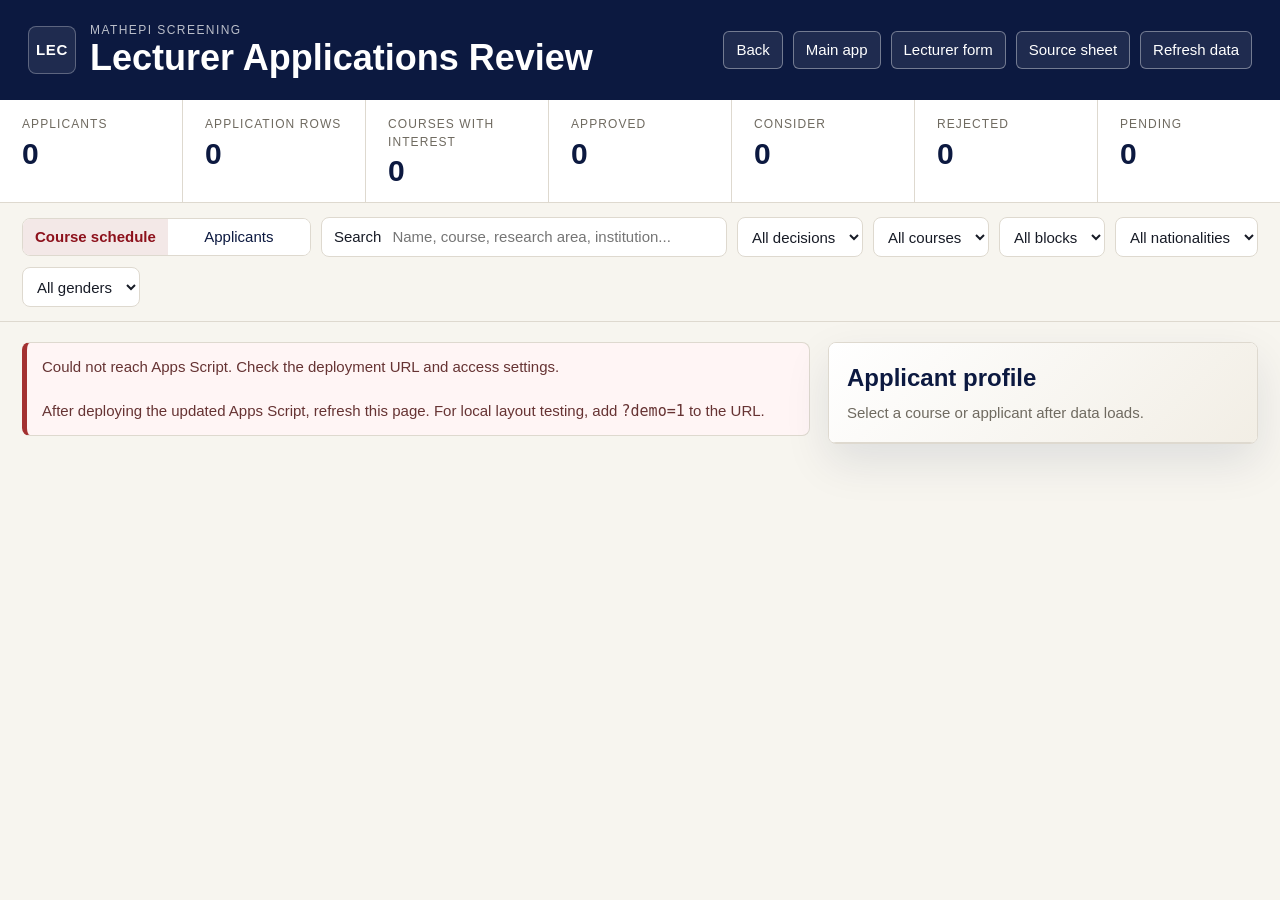
==== lecturer-reviews/index.html @ f2f62a37 "Add lecturer application review dashboard" ====
<!doctype html>
<html lang="en">
  <head>
    <meta charset="utf-8" />
    <meta name="viewport" content="width=device-width, initial-scale=1" />
    <title>Lecturer Applications Review - MathEpi</title>
    <meta name="theme-color" content="#0c1940" />
    <style>
      :root {
        --navy: #0c1940;
        --navy-soft: #172a5a;
        --maroon: #8d111c;
        --gold: #b08c3a;
        --green: #2f6b4f;
        --teal: #0f6b78;
        --paper: #f7f5ef;
        --surface: #ffffff;
        --line: #ded9cf;
        --ink: #171b26;
        --muted: #6f6a60;
        --soft: #ece7dc;
        --danger: #a33131;
        --shadow: 0 18px 45px rgba(12, 25, 64, 0.1);
      }

      * {
        box-sizing: border-box;
      }

      body {
        margin: 0;
        background: var(--paper);
        color: var(--ink);
        font-family: "Myriad Pro", "Segoe UI", Frutiger, "Helvetica Neue", Arial, sans-serif;
        font-size: 15px;
        line-height: 1.45;
      }

      button,
      input,
      select,
      textarea {
        font: inherit;
      }

      button,
      a.button {
        display: inline-flex;
        align-items: center;
        justify-content: center;
        gap: 7px;
        min-height: 36px;
        border: 1px solid var(--navy);
        border-radius: 6px;
        background: var(--surface);
        color: var(--navy);
        padding: 7px 12px;
        text-decoration: none;
        cursor: pointer;
      }

      button:hover,
      a.button:hover {
        background: var(--navy);
        color: #fff;
      }

      button.primary,
      a.button.primary {
        border-color: var(--maroon);
        background: var(--maroon);
        color: #fff;
      }

      button.active {
        border-color: var(--maroon);
        background: #f3e8e7;
        color: var(--maroon);
        font-weight: 700;
      }

      .shell {
        min-height: 100vh;
      }

      .masthead {
        display: grid;
        grid-template-columns: minmax(260px, 1fr) auto;
        gap: 22px;
        padding: 22px 28px;
        background: var(--navy);
        color: #fff;
      }

      .brand {
        display: flex;
        align-items: center;
        gap: 14px;
      }

      .brand-mark {
        display: grid;
        place-items: center;
        width: 48px;
        height: 48px;
        border: 1px solid rgba(255, 255, 255, 0.28);
        border-radius: 8px;
        background: rgba(255, 255, 255, 0.08);
        font-weight: 900;
        letter-spacing: 0.04em;
      }

      .brand p,
      .brand h1 {
        margin: 0;
      }

      .brand p {
        color: rgba(255, 255, 255, 0.72);
        font-size: 12px;
        letter-spacing: 0.12em;
        text-transform: uppercase;
      }

      .brand h1 {
        font-size: clamp(23px, 3vw, 36px);
        line-height: 1.08;
      }

      .masthead-actions {
        display: flex;
        flex-wrap: wrap;
        align-items: center;
        justify-content: flex-end;
        gap: 10px;
      }

      .masthead-actions a,
      .masthead-actions button {
        border-color: rgba(255, 255, 255, 0.38);
        background: rgba(255, 255, 255, 0.08);
        color: #fff;
      }

      .kpi-strip {
        display: grid;
        grid-template-columns: repeat(7, minmax(130px, 1fr));
        gap: 1px;
        border-bottom: 1px solid var(--line);
        background: var(--line);
      }

      .kpi {
        min-height: 88px;
        padding: 16px 22px;
        background: #fff;
      }

      .kpi span {
        display: block;
        color: var(--muted);
        font-size: 12px;
        letter-spacing: 0.09em;
        text-transform: uppercase;
      }

      .kpi strong {
        display: block;
        margin-top: 5px;
        color: var(--navy);
        font-size: 30px;
        line-height: 1;
      }

      .toolbar {
        position: sticky;
        top: 0;
        z-index: 10;
        display: flex;
        flex-wrap: wrap;
        gap: 10px;
        align-items: center;
        padding: 14px 22px;
        border-bottom: 1px solid var(--line);
        background: rgba(247, 245, 239, 0.96);
        backdrop-filter: blur(12px);
      }

      .search {
        flex: 1 1 280px;
        display: flex;
        align-items: center;
        gap: 9px;
        min-height: 40px;
        border: 1px solid var(--line);
        border-radius: 8px;
        background: #fff;
        padding: 0 12px;
      }

      .search input {
        width: 100%;
        border: 0;
        outline: 0;
        background: transparent;
      }

      select {
        min-height: 40px;
        border: 1px solid var(--line);
        border-radius: 8px;
        background: #fff;
        color: var(--ink);
        padding: 0 10px;
      }

      .tabs {
        display: inline-flex;
        overflow: hidden;
        border: 1px solid var(--line);
        border-radius: 8px;
        background: #fff;
      }

      .tabs button {
        border: 0;
        border-radius: 0;
        min-width: 142px;
      }

      .main {
        display: grid;
        grid-template-columns: minmax(0, 1fr) minmax(340px, 430px);
        align-items: start;
        gap: 18px;
        padding: 20px 22px 34px;
      }

      .workspace {
        min-width: 0;
      }

      .status {
        margin-bottom: 14px;
        border: 1px solid var(--line);
        border-left: 5px solid var(--gold);
        border-radius: 8px;
        background: #fffaf0;
        padding: 13px 15px;
        color: var(--muted);
      }

      .status.error {
        border-left-color: var(--danger);
        background: #fff5f5;
        color: #633;
      }

      .status.warning {
        border-left-color: var(--maroon);
        background: #fff8e9;
        color: #624610;
      }

      .view-back {
        width: fit-content;
        min-height: 32px;
        padding: 5px 10px;
        font-size: 13px;
      }

      .section-head .view-back {
        margin-bottom: 8px;
      }

      .profile-back {
        margin-bottom: 10px;
      }

      .schedule {
        display: grid;
        gap: 12px;
      }

      .block-row {
        display: grid;
        grid-template-columns: 190px minmax(0, 1fr);
        border: 1px solid var(--line);
        border-radius: 8px;
        background: #fff;
        overflow: hidden;
      }

      .block-meta {
        padding: 16px;
        background: #fbfaf7;
        border-right: 1px solid var(--line);
      }

      .block-meta strong {
        display: block;
        color: var(--navy);
        font-size: 17px;
      }

      .block-meta span {
        display: block;
        margin-top: 5px;
        color: var(--muted);
        font-size: 13px;
      }

      .course-lane {
        display: grid;
        grid-template-columns: repeat(auto-fit, minmax(220px, 1fr));
        gap: 10px;
        padding: 12px;
      }

      .course-pill {
        display: grid;
        gap: 6px;
        min-height: 108px;
        border: 1px solid var(--line);
        border-radius: 8px;
        background: #fff;
        padding: 14px;
        text-align: left;
      }

      .course-pill:hover,
      .course-pill.active {
        border-color: var(--maroon);
        background: #fff;
        color: var(--ink);
        box-shadow: 0 0 0 3px rgba(141, 17, 28, 0.08);
      }

      .course-pill > * {
        min-width: 0;
      }

      .course-pill .code {
        color: var(--maroon);
        font-weight: 800;
        letter-spacing: 0.03em;
      }

      .course-pill strong {
        color: var(--navy);
        display: -webkit-box;
        overflow: hidden;
        -webkit-line-clamp: 2;
        -webkit-box-orient: vertical;
      }

      .course-pill small {
        color: var(--muted);
        overflow: hidden;
        text-overflow: ellipsis;
        white-space: nowrap;
      }

      .course-pill:hover .code,
      .course-pill:hover strong,
      .course-pill.active .code,
      .course-pill.active strong {
        color: var(--navy);
      }

      .course-pill:hover small,
      .course-pill.active small {
        color: var(--muted);
      }

      .course-detail {
        margin-top: 16px;
        border: 1px solid var(--line);
        border-radius: 8px;
        background: #fff;
        overflow: hidden;
      }

      .section-head {
        display: flex;
        flex-wrap: wrap;
        align-items: flex-start;
        justify-content: space-between;
        gap: 12px;
        padding: 18px;
        border-bottom: 1px solid var(--line);
        background: #fbfaf7;
      }

      .section-head h2,
      .section-head p {
        margin: 0;
      }

      .section-head h2 {
        color: var(--navy);
        font-size: 22px;
      }

      .section-head p {
        margin-top: 4px;
        color: var(--muted);
      }

      .applicant-list {
        display: grid;
        gap: 1px;
        background: var(--line);
      }

      .applicant-row {
        display: grid;
        grid-template-columns: minmax(0, 1fr) minmax(180px, 260px);
        gap: 16px;
        align-items: center;
        border: 0;
        border-radius: 0;
        background: #fff;
        color: var(--ink);
        padding: 16px 18px;
        text-align: left;
      }

      .applicant-row:hover,
      .applicant-row.active {
        background: #f7fbfb;
        color: var(--ink);
      }

      .applicant-row h3 {
        margin: 0 0 5px;
        color: var(--navy);
        font-size: 18px;
      }

      .applicant-row p {
        margin: 0;
        color: var(--muted);
      }

      .chips {
        display: flex;
        flex-wrap: wrap;
        gap: 6px;
        margin-top: 9px;
      }

      .chip,
      .badge {
        display: inline-flex;
        align-items: center;
        min-height: 24px;
        border-radius: 999px;
        padding: 4px 9px;
        font-size: 12px;
        line-height: 1.2;
      }

      .chip {
        background: var(--soft);
        color: var(--muted);
      }

      .chip.green,
      .badge.green {
        background: #e6f2ec;
        color: var(--green);
      }

      .chip.blue,
      .badge.blue {
        background: #e9eefb;
        color: var(--navy-soft);
      }

      .chip.gold,
      .badge.gold {
        background: #fbf2df;
        color: #7b5615;
      }

      .chip.maroon,
      .badge.maroon {
        background: #f6e8e9;
        color: var(--maroon);
      }

      .count-pill {
        display: grid;
        place-items: center;
        min-width: 48px;
        min-height: 48px;
        border-radius: 8px;
        background: var(--navy);
        color: #fff;
        font-size: 19px;
        font-weight: 800;
      }

      .applicant-grid {
        display: grid;
        grid-template-columns: 1fr;
        gap: 10px;
      }

      .applicant-tile,
      .applicant-strip {
        display: grid;
        grid-template-columns: minmax(240px, 1.15fr) minmax(260px, 1fr);
        gap: 18px;
        align-items: start;
        width: 100%;
        min-height: 112px;
        border: 1px solid var(--line);
        border-radius: 8px;
        background: #fff;
        padding: 16px;
        text-align: left;
      }

      .applicant-tile:hover,
      .applicant-tile.active,
      .applicant-strip:hover,
      .applicant-strip.active {
        border-color: var(--teal);
        background: #f7fbfb;
        color: var(--ink);
        box-shadow: 0 0 0 3px rgba(15, 107, 120, 0.08);
      }

      .applicant-tile h3,
      .applicant-strip h3 {
        margin: 0 0 6px;
        color: var(--navy);
        font-size: 18px;
        line-height: 1.2;
      }

      .applicant-tile p,
      .applicant-strip p {
        margin: 0;
        color: var(--muted);
      }

      .applicant-meta {
        display: grid;
        grid-template-columns: repeat(auto-fit, minmax(118px, 1fr));
        gap: 7px;
        margin-top: 10px;
      }

      .meta-pill {
        min-width: 0;
        border: 1px solid var(--line);
        border-radius: 7px;
        background: #fbfaf7;
        padding: 7px 9px;
        color: var(--muted);
        font-size: 12px;
      }

      .meta-pill b {
        display: block;
        overflow: hidden;
        color: var(--navy);
        text-overflow: ellipsis;
        white-space: nowrap;
      }

      .course-decision-list {
        display: grid;
        gap: 8px;
        min-width: 0;
      }

      .course-decision {
        display: grid;
        grid-template-columns: minmax(0, 1fr) auto;
        gap: 8px;
        align-items: center;
        border: 1px solid var(--line);
        border-radius: 8px;
        background: #fff;
        padding: 9px 10px;
        color: var(--ink);
      }

      .course-decision strong,
      .course-decision span {
        min-width: 0;
      }

      .course-decision strong {
        display: block;
        overflow: hidden;
        color: var(--navy);
        text-overflow: ellipsis;
        white-space: nowrap;
      }

      .course-decision small {
        display: block;
        overflow: hidden;
        color: var(--muted);
        text-overflow: ellipsis;
        white-space: nowrap;
      }

      .decision-badge {
        display: inline-flex;
        align-items: center;
        justify-content: center;
        min-width: 82px;
        min-height: 26px;
        border-radius: 999px;
        padding: 4px 10px;
        font-size: 12px;
        font-weight: 800;
        line-height: 1.2;
        white-space: nowrap;
      }

      .decision-pending {
        background: #eee9dc;
        color: #605a4d;
      }

      .decision-approved {
        background: #e4f2eb;
        color: var(--green);
      }

      .decision-consider {
        background: #fbf2df;
        color: #7b5615;
      }

      .decision-rejected {
        background: #f7e4e6;
        color: var(--maroon);
      }

      .decision-panel {
        display: grid;
        gap: 10px;
        border: 1px solid var(--line);
        border-radius: 8px;
        background: #fbfaf7;
        padding: 12px;
      }

      .decision-actions {
        display: grid;
        grid-template-columns: repeat(3, minmax(0, 1fr));
        gap: 7px;
      }

      .decision-actions button {
        min-width: 0;
        min-height: 34px;
        padding: 6px 8px;
        font-size: 13px;
      }

      .decision-actions button.active {
        background: var(--navy);
        color: #fff;
      }

      .decision-panel textarea {
        width: 100%;
        min-height: 78px;
        resize: vertical;
        border: 1px solid var(--line);
        border-radius: 7px;
        background: #fff;
        padding: 9px 10px;
        color: var(--ink);
      }

      .decision-footer {
        display: flex;
        flex-wrap: wrap;
        gap: 8px;
        align-items: center;
        justify-content: space-between;
        color: var(--muted);
        font-size: 12px;
      }

      .profile-panel {
        position: sticky;
        top: 82px;
        max-height: calc(100vh - 104px);
        overflow: auto;
        border: 1px solid var(--line);
        border-radius: 8px;
        background: #fff;
        box-shadow: var(--shadow);
      }

      .profile-head {
        padding: 18px;
        border-bottom: 1px solid var(--line);
        background: linear-gradient(135deg, #fff, #f2eee5);
      }

      .profile-head h2 {
        margin: 0;
        color: var(--navy);
        font-size: 24px;
      }

      .profile-head p {
        margin: 6px 0 0;
        color: var(--muted);
      }

      .profile-body {
        display: grid;
        gap: 14px;
        padding: 16px;
      }

      .mini-grid {
        display: grid;
        grid-template-columns: repeat(2, minmax(0, 1fr));
        gap: 10px;
      }

      .mini {
        border: 1px solid var(--line);
        border-radius: 7px;
        background: #fbfaf7;
        padding: 10px;
      }

      .mini span {
        display: block;
        color: var(--muted);
        font-size: 11px;
        letter-spacing: 0.08em;
        text-transform: uppercase;
      }

      .mini strong {
        display: block;
        margin-top: 4px;
        color: var(--navy);
        overflow-wrap: anywhere;
      }

      .profile-section {
        border-top: 1px solid var(--line);
        padding-top: 14px;
      }

      .profile-section h3 {
        margin: 0 0 8px;
        color: var(--navy);
        font-size: 16px;
      }

      .application-block {
        border: 1px solid var(--line);
        border-radius: 8px;
        background: #fff;
        overflow: hidden;
      }

      .application-block + .application-block {
        margin-top: 12px;
      }

      .application-title {
        display: flex;
        justify-content: space-between;
        gap: 10px;
        padding: 12px;
        background: #fbfaf7;
        border-bottom: 1px solid var(--line);
      }

      .application-title strong {
        color: var(--maroon);
      }

      .application-content {
        display: grid;
        gap: 12px;
        padding: 12px;
      }

      .plain-list {
        display: grid;
        gap: 9px;
      }

      .plain-list div {
        border-left: 3px solid var(--gold);
        padding-left: 10px;
      }

      .plain-list b {
        display: block;
        color: var(--navy);
      }

      .plain-list span,
      .text-block {
        color: var(--muted);
        white-space: pre-wrap;
        overflow-wrap: anywhere;
      }

      .empty {
        border: 1px dashed var(--line);
        border-radius: 8px;
        padding: 24px;
        color: var(--muted);
        text-align: center;
        background: #fff;
      }

      @media (max-width: 1020px) {
        .masthead,
        .main {
          grid-template-columns: 1fr;
        }

        .profile-panel {
          position: static;
          max-height: none;
        }
      }

      @media (max-width: 720px) {
        .masthead {
          padding: 18px;
        }

        .kpi-strip {
          grid-template-columns: repeat(2, minmax(0, 1fr));
        }

        .main,
        .toolbar {
          padding-right: 14px;
          padding-left: 14px;
        }

        .block-row {
          grid-template-columns: 1fr;
        }

        .block-meta {
          border-right: 0;
          border-bottom: 1px solid var(--line);
        }

        .mini-grid {
          grid-template-columns: 1fr;
        }

        .applicant-row,
        .applicant-strip {
          grid-template-columns: 1fr;
        }

        .tabs {
          width: 100%;
        }

        .tabs button {
          flex: 1 1 0;
          min-width: 0;
        }
      }
    </style>
  </head>
  <body>
    <div class="shell">
      <header class="masthead">
        <div class="brand">
          <div class="brand-mark">LEC</div>
          <div>
            <p>MathEpi screening</p>
            <h1>Lecturer Applications Review</h1>
          </div>
        </div>
        <div class="masthead-actions">
          <button class="button" id="backButton" type="button">Back</button>
          <a class="button" href="../">Main app</a>
          <a class="button" href="../cfa/lecturer-application.html" target="_blank" rel="noopener noreferrer">Lecturer form</a>
          <a class="button" href="https://docs.google.com/spreadsheets/d/1GRzkfRBNzCY3baZP2X4JTcL3FuQAonykQ320URDFXU0/edit" target="_blank" rel="noopener noreferrer">Source sheet</a>
          <button class="primary" id="refreshButton">Refresh data</button>
        </div>
      </header>

      <section class="kpi-strip" id="kpis"></section>

      <section class="toolbar">
        <div class="tabs" role="tablist" aria-label="Review screens">
          <button id="courseTab" class="active" type="button">Course schedule</button>
          <button id="applicantTab" type="button">Applicants</button>
        </div>
        <div class="search">
          <span>Search</span>
          <input id="searchInput" type="search" placeholder="Name, course, research area, institution..." />
        </div>
        <select id="decisionFilter" aria-label="Filter by decision">
          <option value="">All decisions</option>
        </select>
        <select id="courseFilter" aria-label="Filter by course">
          <option value="">All courses</option>
        </select>
        <select id="blockFilter" aria-label="Filter by block">
          <option value="">All blocks</option>
        </select>
        <select id="nationalityFilter" aria-label="Filter by nationality">
          <option value="">All nationalities</option>
        </select>
        <select id="genderFilter" aria-label="Filter by gender">
          <option value="">All genders</option>
        </select>
      </section>

      <main class="main">
        <section class="workspace">
          <div id="message"></div>
          <div id="screen"></div>
        </section>
        <aside class="profile-panel" id="profile"></aside>
      </main>
    </div>

    <script>
      (function () {
        var PUBLIC_APPS_SCRIPT_URL = "https://script.google.com/macros/s/AKfycbyrBseE_6REWP5D4zySf-Z6j_x9nUofWvT426M_HG5FoPllMDOZEcEa-f_Of4zryTQ9/exec";
        var SOURCE_SPREADSHEET_URL = "https://docs.google.com/spreadsheets/d/1GRzkfRBNzCY3baZP2X4JTcL3FuQAonykQ320URDFXU0/edit";
        var STORAGE_KEY = "mathepi-apps-script-url";
        var state = {
          loading: true,
          error: "",
          view: "course",
          query: "",
          blockFilter: "",
          decisionFilter: "",
          courseFilter: "",
          nationalityFilter: "",
          genderFilter: "",
          selectedCourse: "",
          selectedApplicantKey: "",
          applications: [],
          courses: [],
          blocks: [],
          decisions: {},
          saving: {},
          notice: "",
          syncedAt: "",
        };

        var demoData = {
          ok: true,
          syncedAt: new Date().toISOString(),
          blocks: [
            { id: "block-1", title: "Block 1", start: "2026-10-05", end: "2026-10-23", kind: "teaching", courses: ["MES01", "MES05"] },
            { id: "block-8", title: "Block 8", start: "2027-04-05", end: "2027-04-23", kind: "teaching", courses: ["MEC08", "MEC10"] },
          ],
          courses: [
            { code: "MES05", title: "Introduction to R and Python", type: "skills", hours: 60, block: "Block 1", outcomes: "Programming and reproducible data analysis." },
            { code: "MEC10", title: "Advanced Data Science for Epidemiology", type: "specialization", hours: 60, block: "Block 8", outcomes: "AI and data science for epidemiology." },
          ],
          applications: [
            {
              application_id: "demo-1",
              submitted_at: "2026-07-23T10:47:42.366Z",
              email: "demo@example.org",
              applicant: "Demo Applicant",
              affiliation: "AIMS Rwanda",
              designation: "Lecturer",
              gender: "Female",
              nationality: "Rwanda",
              highest_qualification: "PhD",
              research_areas: "Data science, epidemiology",
              selected_course_id: "MES05",
              selected_course_title: "Introduction to R and Python",
              block: "Block 1 - 2026-10-05 - 2026-10-23",
              availability: "Available",
              course_plan_text: "Module 1: Data workflows",
              taught_similar_course: "Yes",
              teaching_records_text: "Record 1: R programming",
            },
            {
              application_id: "demo-2",
              submitted_at: "2026-07-23T10:48:00.000Z",
              email: "demo@example.org",
              applicant: "Demo Applicant",
              affiliation: "AIMS Rwanda",
              designation: "Lecturer",
              gender: "Female",
              nationality: "Rwanda",
              highest_qualification: "PhD",
              research_areas: "Data science, epidemiology",
              selected_course_id: "MEC10",
              selected_course_title: "Advanced Data Science for Epidemiology",
              block: "Block 8 - 2027-04-05 - 2027-04-23",
              availability: "Available",
              course_plan_text: "Module 1: Outbreak prediction",
              taught_similar_course: "Yes",
              teaching_records_text: "Record 1: Machine learning",
            },
          ],
          decisions: [
            {
              decision_id: "demo-1::MES05",
              application_id: "demo-1",
              email: "demo@example.org",
              applicant: "Demo Applicant",
              course_id: "MES05",
              course_title: "Introduction to R and Python",
              decision: "Consider",
              notes: "Strong fit; confirm availability.",
              updated_at: new Date().toISOString(),
            },
          ],
        };

        function $(id) {
          return document.getElementById(id);
        }

        function esc(value) {
          return String(value == null ? "" : value)
            .replace(/&/g, "&amp;")
            .replace(/</g, "&lt;")
            .replace(/>/g, "&gt;")
            .replace(/"/g, "&quot;")
            .replace(/'/g, "&#39;");
        }

        function clean(value) {
          return String(value == null ? "" : value).replace(/\s+/g, " ").trim();
        }

        function parseJson(value, fallback) {
          try {
            return value ? JSON.parse(value) : fallback;
          } catch (error) {
            return fallback;
          }
        }

        function uniq(rows) {
          return rows.filter(Boolean).filter(function (item, index, list) {
            return list.indexOf(item) === index;
          });
        }

        function dateLabel(value) {
          if (!value) return "";
          var date = new Date(value);
          if (!Number.isFinite(date.getTime())) return String(value);
          return date.toLocaleDateString(undefined, { month: "short", day: "numeric", year: "numeric" });
        }

        function apiEndpoint() {
          try {
            return (window.MATHEPI_APPS_SCRIPT_URL || localStorage.getItem(STORAGE_KEY) || PUBLIC_APPS_SCRIPT_URL || "").trim();
          } catch (error) {
            return PUBLIC_APPS_SCRIPT_URL;
          }
        }

        function jsonp(action, payload) {
          return new Promise(function (resolve, reject) {
            var endpoint = apiEndpoint();
            if (!endpoint) {
              reject(new Error("Apps Script Web App URL is not configured."));
              return;
            }
            var callback = "mathepiLecturerReview_" + Date.now() + "_" + Math.random().toString(36).slice(2);
            var script = document.createElement("script");
            var separator = endpoint.indexOf("?") >= 0 ? "&" : "?";
            var timer = setTimeout(function () {
              cleanup();
              reject(new Error("Apps Script did not respond. Redeploy the Apps Script backend, then refresh this page."));
            }, 30000);

            function cleanup() {
              clearTimeout(timer);
              delete window[callback];
              if (script.parentNode) script.parentNode.removeChild(script);
            }

            window[callback] = function (result) {
              cleanup();
              if (result && result.ok === false) reject(new Error(result.error || "Apps Script request failed."));
              else resolve(result || {});
            };

            script.onerror = function () {
              cleanup();
              reject(new Error("Could not reach Apps Script. Check the deployment URL and access settings."));
            };
            script.src = endpoint + separator + new URLSearchParams({
              action: action,
              payload: JSON.stringify(payload || {}),
              callback: callback,
              _: String(Date.now()),
            }).toString();
            document.head.appendChild(script);
          });
        }

        function loadData() {
          state.loading = true;
          state.error = "";
          state.notice = "";
          render();
          var params = new URLSearchParams(location.search);
          if (params.get("demo") === "1") {
            setTimeout(function () {
              applyData(demoData);
            }, 120);
            return;
          }
          if (params.get("mock") === "1") {
            params.delete("mock");
            var next = location.pathname + (params.toString() ? "?" + params.toString() : "") + location.hash;
            history.replaceState(null, "", next);
          }
          jsonp("listLecturerReviewData", {})
            .then(applyData)
            .catch(function (error) {
              return recoverLiveDataError(error);
            });
        }

        function recoverLiveDataError(error) {
          var message = error && error.message ? error.message : "Could not load lecturer review data.";
          if (!/Unknown action:\s*listLecturerReviewData/i.test(message)) {
            state.loading = false;
            state.error = message;
            render();
            return;
          }
          jsonp("backfillLecturerApplicationColumns", {})
            .then(function (result) {
              var updated = Number(result && result.updatedRows);
              state.loading = false;
              state.error = "The real LecturerApplications sheet is reachable" +
                (Number.isFinite(updated) ? " and " + updated + " application row(s) were checked/backfilled" : "") +
                ", but this Apps Script Web App deployment is still missing listLecturerReviewData. Redeploy apps-script/Code.gs, then refresh this page. Source spreadsheet: " + SOURCE_SPREADSHEET_URL;
              render();
            })
            .catch(function () {
              state.loading = false;
              state.error = "This page is in live mode, but the deployed Apps Script backend is missing listLecturerReviewData. Redeploy apps-script/Code.gs, then refresh this page. Source spreadsheet: " + SOURCE_SPREADSHEET_URL;
              render();
            });
        }

        function applyData(result) {
          state.decisions = {};
          (result.decisions || []).map(normalizeDecision).forEach(function (decision) {
            if (decision.id) state.decisions[decision.id] = decision;
          });
          state.courses = (result.courses || []).map(normalizeCourse).filter(function (course) { return course.code; });
          state.blocks = (result.blocks || []).map(normalizeBlock).filter(function (block) { return block.id; });
          state.applications = (result.applications || []).map(normalizeApplication).filter(function (app) {
            return app.applicationId || app.applicant || app.email || app.courseId;
          });
          enrichApplications();
          state.syncedAt = result.syncedAt || "";
          state.loading = false;
          state.error = "";
          var firstCourse = coursesWithApplications()[0] || state.courses[0];
          if (!state.selectedCourse && firstCourse) state.selectedCourse = firstCourse.code;
          var firstApplicant = applicantGroups()[0];
          if (!state.selectedApplicantKey && firstApplicant) state.selectedApplicantKey = firstApplicant.key;
          populateFilters();
          render();
        }

        function normalizeDecision(row) {
          var applicationId = clean(row.application_id || row.applicationId);
          var email = clean(row.email);
          var courseId = clean(row.course_id || row.courseId);
          var id = clean(row.decision_id || row.decisionId || decisionKeyFromParts(applicationId, email, courseId));
          return {
            id: id,
            applicationId: applicationId,
            email: email,
            applicant: clean(row.applicant),
            courseId: courseId,
            courseTitle: clean(row.course_title || row.courseTitle),
            decision: normalizeDecisionStatus(row.decision),
            notes: String(row.notes || ""),
            decidedBy: clean(row.decided_by || row.decidedBy),
            updatedAt: clean(row.updated_at || row.updatedAt),
          };
        }

        function normalizeDecisionStatus(value) {
          var text = clean(value).toLowerCase();
          if (text === "approve" || text === "approved") return "Approved";
          if (text === "reject" || text === "rejected") return "Rejected";
          if (text === "consider") return "Consider";
          return "Pending";
        }

        function decisionKeyFromParts(applicationId, email, courseId) {
          return [applicationId || email, courseId].map(function (part) {
            return clean(part).toLowerCase();
          }).join("::");
        }

        function decisionKey(app) {
          return decisionKeyFromParts(app.applicationId, app.email, app.courseId);
        }

        function defaultDecision(app) {
          return {
            id: decisionKey(app),
            applicationId: app.applicationId,
            email: app.email,
            applicant: app.applicant,
            courseId: app.courseId,
            courseTitle: app.courseTitle,
            decision: "Pending",
            notes: "",
            decidedBy: "",
            updatedAt: "",
          };
        }

        function normalizeCourse(row) {
          if (row && row.json) row = parseJson(row.json, row);
          return {
            code: clean(row.code || row.id || row.record_id),
            title: clean(row.title),
            type: clean(row.type),
            hours: clean(row.hours),
            units: clean(row.units),
            block: clean(row.block),
            software: clean(row.software),
            prerequisites: clean(row.prerequisites),
            outcomes: clean(row.outcomes),
          };
        }

        function normalizeBlock(row) {
          if (row && row.json) row = parseJson(row.json, row);
          return {
            id: clean(row.id || row.record_id),
            title: clean(row.title),
            start: clean(row.start || row.start_date),
            end: clean(row.end || row.end_date),
            kind: clean(row.kind),
            note: clean(row.note || row.notes),
            courses: Array.isArray(row.courses) ? row.courses.map(clean) : [],
          };
        }

        function parseCourseCode(value) {
          var match = String(value || "").match(/\b([A-Z]{2,4}\d{1,3})\b/);
          return match ? match[1] : "";
        }

        function parseBlockId(value) {
          var match = String(value || "").match(/Block\s*(\d+)/i);
          return match ? "block-" + match[1] : "";
        }

        function normalizeApplication(row, index) {
          var full = parseJson(row.full_application_json, {});
          var lecturer = full.lecturer || {};
          var academic = full.academic || {};
          var selection = full.selection || {};
          var courseId = clean(row.selected_course_id || selection.courseId || parseCourseCode(row.course));
          var planRows = parseJson(row.course_plan_json, []);
          var teachingRows = parseJson(row.teaching_records_json, []);
          return {
            raw: row,
            full: full,
            applicationId: clean(row.application_id || ("lec-" + (index + 1))),
            submittedAt: clean(row.submitted_at),
            email: clean(row.email || full.email),
            title: clean(row.title || lecturer.title),
            applicant: clean(row.applicant || lecturer.name || "Unnamed applicant"),
            gender: clean(row.gender || lecturer.gender),
            affiliation: clean(row.affiliation || lecturer.affiliation),
            designation: clean(row.designation || lecturer.designation),
            address: clean(row.address || lecturer.address),
            country: clean(row.country_of_residence || lecturer.countryResidence),
            nationality: clean(row.nationality || lecturer.nationality),
            phone: clean(row.phone_full || [row.dial_code, row.phone].filter(Boolean).join(" ") || lecturer.phone),
            whatsapp: clean(row.whatsapp_registered || lecturer.whatsapp),
            contactDetails: clean(row.contact_details || lecturer.coDetails),
            qualification: clean(row.highest_qualification || academic.highest),
            institution: clean(row.awarding_institution || academic.institution),
            yearAwarded: clean(row.year_awarded || academic.year),
            publications: clean(row.publication_count || academic.publicationCount),
            orcid: clean(row.orcid || academic.orcid),
            scholar: clean(row.google_scholar || academic.scholar),
            scopus: clean(row.scopus_author_id || academic.scopus),
            researchAreas: clean(row.research_areas || academic.researchAreas),
            firstHost: clean(row.first_host),
            secondHost: clean(row.second_host),
            courseId: courseId,
            courseTitle: clean(row.selected_course_title || String(row.course || "").replace(courseId, "").replace(/^\s*-\s*/, "")),
            courseText: clean(row.course),
            blockText: clean(row.block),
            blockId: parseBlockId(row.block),
            availability: clean(row.availability),
            coursePlanText: String(row.course_plan_text || ""),
            coursePlanRows: Array.isArray(planRows) ? planRows : [],
            taughtSimilar: clean(row.taught_similar_course),
            teachingRecordsText: String(row.teaching_records_text || ""),
            teachingRecords: Array.isArray(teachingRows) ? teachingRows : [],
            passportName: clean(row.passport_file_name),
            passportUrl: clean(row.passport_drive_url),
            comments: clean(row.additional_comments),
            alumni: clean(row.alumni),
            alumniCentre: clean(row.alumni_centre),
            alumniProgram: clean(row.alumni_program),
            alumniYear: clean(row.alumni_year),
            heardAbout: clean(row.heard_about_aims),
            certified: clean(row.certified_true),
            acceptedTerms: clean(row.accepted_terms),
          };
        }

        function enrichApplications() {
          state.applications.forEach(function (app) {
            var course = courseByCode(app.courseId);
            if (!app.courseTitle && course) app.courseTitle = course.title;
            var block = blockForCourse(app.courseId) || blockById(app.blockId);
            if (block) {
              app.blockId = block.id;
              app.blockTitle = block.title;
              app.blockStart = block.start;
              app.blockEnd = block.end;
            }
            app.decisionRow = state.decisions[decisionKey(app)] || defaultDecision(app);
            app.decision = app.decisionRow.decision;
            app.decisionNotes = app.decisionRow.notes;
            app.decisionUpdatedAt = app.decisionRow.updatedAt;
          });
        }

        function courseByCode(code) {
          return state.courses.find(function (course) { return course.code === code; }) || null;
        }

        function blockById(id) {
          return state.blocks.find(function (block) { return block.id === id; }) || null;
        }

        function blockForCourse(code) {
          return state.blocks.find(function (block) {
            return (block.courses || []).indexOf(code) >= 0;
          }) || null;
        }

        function applicationText(app) {
          return [
            app.applicant,
            app.email,
            app.affiliation,
            app.designation,
            app.nationality,
            app.qualification,
            app.institution,
            app.researchAreas,
            app.courseId,
            app.courseTitle,
            app.blockTitle,
            app.decision,
            app.decisionNotes,
            app.coursePlanText,
            app.teachingRecordsText,
            app.comments,
          ].join(" ").toLowerCase();
        }

        function matchesQuery(app) {
          var q = state.query.trim().toLowerCase();
          if (!q) return true;
          return applicationText(app).indexOf(q) >= 0;
        }

        function matchesBlock(app) {
          return !state.blockFilter || app.blockId === state.blockFilter;
        }

        function matchesDecision(app) {
          return !state.decisionFilter || normalizeDecisionStatus(app.decision) === state.decisionFilter;
        }

        function matchesCourse(app) {
          return !state.courseFilter || app.courseId === state.courseFilter;
        }

        function matchesNationality(app) {
          return !state.nationalityFilter || clean(app.nationality) === state.nationalityFilter;
        }

        function matchesGender(app) {
          return !state.genderFilter || clean(app.gender) === state.genderFilter;
        }

        function visibleApplications() {
          return state.applications.filter(function (app) {
            return matchesQuery(app) && matchesBlock(app) && matchesDecision(app) && matchesCourse(app) && matchesNationality(app) && matchesGender(app);
          });
        }

        function applicationsForCourse(code) {
          return visibleApplications().filter(function (app) { return app.courseId === code; });
        }

        function coursesWithApplications() {
          var ids = uniq(state.applications.map(function (app) { return app.courseId; }));
          return ids.map(courseByCode).filter(Boolean);
        }

        function applicantKey(app) {
          return (app.email || app.applicant || app.applicationId).toLowerCase().replace(/[^a-z0-9]+/g, "-");
        }

        function applicantGroups() {
          var map = {};
          visibleApplications().forEach(function (app) {
            var key = applicantKey(app);
            if (!map[key]) {
              map[key] = {
                key: key,
                applicant: app.applicant,
                email: app.email,
                affiliation: app.affiliation,
                designation: app.designation,
                gender: app.gender,
                nationality: app.nationality,
                qualification: app.qualification,
                publications: app.publications,
                researchAreas: app.researchAreas,
                applications: [],
              };
            }
            map[key].applications.push(app);
          });
          return Object.keys(map).map(function (key) {
            var group = map[key];
            group.applications.sort(function (a, b) {
              return String(a.blockStart || a.blockText).localeCompare(String(b.blockStart || b.blockText));
            });
            group.courseIds = uniq(group.applications.map(function (app) { return app.courseId; }));
            return group;
          }).sort(function (a, b) {
            return a.applicant.localeCompare(b.applicant);
          });
        }

        function selectedGroup() {
          var groups = applicantGroups();
          return groups.find(function (group) { return group.key === state.selectedApplicantKey; }) || groups[0] || null;
        }

        function selectedCourse() {
          return courseByCode(state.selectedCourse) || coursesWithApplications()[0] || state.courses[0] || null;
        }

        function countForCourse(code) {
          return state.applications.filter(function (app) { return app.courseId === code; }).length;
        }

        function multiCourseCount() {
          return applicantGroupsAll().filter(function (group) { return group.courseIds.length > 1; }).length;
        }

        function applicantGroupsAll() {
          var savedQuery = state.query;
          var savedBlock = state.blockFilter;
          state.query = "";
          state.blockFilter = "";
          var groups = applicantGroups();
          state.query = savedQuery;
          state.blockFilter = savedBlock;
          return groups;
        }

        function populateBlockFilter() {
          var select = $("blockFilter");
          var current = state.blockFilter;
          select.innerHTML = '<option value="">All blocks</option>' + state.blocks
            .filter(function (block) { return (block.courses || []).length; })
            .map(function (block) {
              return '<option value="' + esc(block.id) + '">' + esc(block.title) + " - " + esc(dateLabel(block.start)) + "</option>";
            }).join("");
          select.value = current;
        }

        function populateFilters() {
          populateBlockFilter();
          populateDecisionFilter();
          populateCourseFilter();
          populateValueFilter("nationalityFilter", "All nationalities", uniq(state.applications.map(function (app) { return clean(app.nationality); })).sort());
          populateValueFilter("genderFilter", "All genders", uniq(state.applications.map(function (app) { return clean(app.gender); })).sort());
        }

        function populateDecisionFilter() {
          var select = $("decisionFilter");
          var current = state.decisionFilter;
          select.innerHTML = '<option value="">All decisions</option>' + ["Pending", "Approved", "Consider", "Rejected"].map(function (decision) {
            return '<option value="' + esc(decision) + '">' + esc(decision) + "</option>";
          }).join("");
          select.value = current;
        }

        function populateCourseFilter() {
          var select = $("courseFilter");
          var current = state.courseFilter;
          var courses = state.courses.filter(function (course) {
            return countForCourse(course.code) > 0;
          });
          select.innerHTML = '<option value="">All courses</option>' + courses.map(function (course) {
            return '<option value="' + esc(course.code) + '">' + esc(course.code + " - " + course.title) + "</option>";
          }).join("");
          select.value = current;
        }

        function populateValueFilter(id, label, values) {
          var select = $(id);
          var current = select.value;
          select.innerHTML = '<option value="">' + esc(label) + '</option>' + values.filter(Boolean).map(function (value) {
            return '<option value="' + esc(value) + '">' + esc(value) + "</option>";
          }).join("");
          select.value = values.indexOf(current) >= 0 ? current : "";
          if (id === "nationalityFilter") state.nationalityFilter = select.value;
          if (id === "genderFilter") state.genderFilter = select.value;
        }

        function renderKpis() {
          var groups = applicantGroupsAll();
          var courseInterestCount = uniq(state.applications.map(function (app) { return app.courseId; })).length;
          var counts = decisionCounts(state.applications);
          $("kpis").innerHTML = [
            kpi("Applicants", groups.length),
            kpi("Application rows", state.applications.length),
            kpi("Courses with interest", courseInterestCount),
            kpi("Approved", counts.Approved),
            kpi("Consider", counts.Consider),
            kpi("Rejected", counts.Rejected),
            kpi("Pending", counts.Pending),
          ].join("");
        }

        function decisionCounts(applications) {
          return applications.reduce(function (counts, app) {
            var decision = normalizeDecisionStatus(app.decision);
            counts[decision] = (counts[decision] || 0) + 1;
            return counts;
          }, { Approved: 0, Consider: 0, Rejected: 0, Pending: 0 });
        }

        function kpi(label, value) {
          return '<div class="kpi"><span>' + esc(label) + '</span><strong>' + esc(value) + '</strong></div>';
        }

        function renderMessage() {
          var target = $("message");
          if (state.loading) {
            target.innerHTML = '<div class="status">Loading lecturer applications from Google Sheets...</div>';
          } else if (state.error) {
            target.innerHTML = '<div class="status error">' + esc(state.error) + '<br><br>After deploying the updated Apps Script, refresh this page. For local layout testing, add <code>?demo=1</code> to the URL.</div>';
          } else if (state.notice) {
            target.innerHTML = '<div class="status warning">' + esc(state.notice) + '</div>';
          } else {
            target.innerHTML = state.syncedAt
              ? '<div class="status">Live Sheet data loaded. Synced at ' + esc(dateLabel(state.syncedAt)) + '.</div>'
              : "";
          }
        }

        function render() {
          renderKpis();
          renderMessage();
          $("courseTab").classList.toggle("active", state.view === "course");
          $("applicantTab").classList.toggle("active", state.view === "applicant");
          $("screen").innerHTML = state.loading || state.error
            ? ""
            : state.view === "course"
              ? renderCourseScreen()
              : renderApplicantScreen();
          $("profile").innerHTML = state.loading || state.error ? renderEmptyProfile() : renderProfile();
        }

        function renderCourseScreen() {
          var blocks = state.blocks.filter(function (block) {
            if (!block.courses || !block.courses.length) return false;
            return !state.blockFilter || block.id === state.blockFilter;
          });
          var schedule = blocks.map(renderBlock).join("");
          var course = selectedCourse();
          return '<div class="schedule">' + schedule + '</div>' + renderSelectedCourse(course);
        }

        function renderBlock(block) {
          var courses = (block.courses || []).map(courseByCode).filter(Boolean).filter(function (course) {
            if (state.courseFilter && course.code !== state.courseFilter) return false;
            if (!state.query) return true;
            var apps = applicationsForCourse(course.code);
            return apps.length || [course.code, course.title, course.outcomes].join(" ").toLowerCase().indexOf(state.query.toLowerCase()) >= 0;
          });
          if (!courses.length && state.blockFilter) return "";
          return '<section class="block-row">' +
            '<div class="block-meta"><strong>' + esc(block.title) + '</strong><span>' + esc(dateLabel(block.start)) + ' to ' + esc(dateLabel(block.end)) + '</span><span>' + esc(block.note || block.kind) + '</span></div>' +
            '<div class="course-lane">' + (courses.length ? courses.map(renderCoursePill).join("") : '<div class="empty">No courses match the current filter.</div>') + '</div>' +
            '</section>';
        }

        function renderCoursePill(course) {
          var count = countForCourse(course.code);
          var isActive = selectedCourse() && selectedCourse().code === course.code;
          return '<button class="course-pill ' + (isActive ? "active" : "") + '" title="' + esc(course.code + " - " + course.title) + '" onclick=\'selectCourse(' + JSON.stringify(course.code) + ')\'>' +
            '<span class="code">' + esc(course.code) + '</span>' +
            '<strong>' + esc(course.title) + '</strong>' +
            '<small>' + esc(course.type || "course") + ' &middot; ' + esc(course.hours || "") + ' hours</small>' +
            '<span class="badge ' + (count ? "green" : "gold") + '">' + count + ' applicant' + (count === 1 ? "" : "s") + '</span>' +
            '</button>';
        }

        function renderSelectedCourse(course) {
          if (!course) return '<div class="empty">No course selected.</div>';
          var block = blockForCourse(course.code);
          var apps = applicationsForCourse(course.code);
          return '<section class="course-detail">' +
            '<div class="section-head"><div><button class="view-back" type="button" onclick="backToCourseSchedule()">Back to courses</button><h2>' + esc(course.code) + ' ' + esc(course.title) + '</h2><p>' + esc(block ? block.title + " - " + dateLabel(block.start) + " to " + dateLabel(block.end) : course.block || "Schedule pending") + '</p></div><span class="count-pill">' + apps.length + '</span></div>' +
            '<div class="applicant-list">' + (apps.length ? apps.map(renderApplicantRow).join("") : '<div class="empty">No applicants match this course and filter.</div>') + '</div>' +
            '</section>';
        }

        function renderApplicantRow(app) {
          var groupKey = applicantKey(app);
          var active = groupKey === state.selectedApplicantKey;
          return '<button class="applicant-row ' + (active ? "active" : "") + '" onclick=\'selectApplicant(' + JSON.stringify(groupKey) + ')\'>' +
            '<div><h3>' + esc(app.applicant) + '</h3><p>' + esc([app.designation, app.affiliation, app.email].filter(Boolean).join(" | ")) + '</p>' +
            '<div class="applicant-meta">' + metaPill("Gender", app.gender) + metaPill("Nationality", app.nationality) + metaPill("Qualification", app.qualification) + metaPill("Publications", app.publications) + '</div></div>' +
            '<div class="course-decision-list">' + renderCourseDecisionStrip(app) + '</div>' +
            '</button>';
        }

        function renderApplicantScreen() {
          var groups = applicantGroups();
          return '<div class="applicant-grid">' + (groups.length ? groups.map(renderApplicantTile).join("") : '<div class="empty">No applicants match the current filters.</div>') + '</div>';
        }

        function renderApplicantTile(group) {
          var active = group.key === state.selectedApplicantKey;
          return '<button class="applicant-strip ' + (active ? "active" : "") + '" onclick=\'selectApplicant(' + JSON.stringify(group.key) + ')\'>' +
            '<div><h3>' + esc(group.applicant) + '</h3>' +
            '<p>' + esc([group.designation, group.affiliation, group.email].filter(Boolean).join(" | ")) + '</p>' +
            '<div class="applicant-meta">' +
            metaPill("Gender", group.gender) +
            metaPill("Nationality", group.nationality) +
            metaPill("Qualification", group.qualification) +
            metaPill("Publications", group.publications) +
            metaPill("Applications", group.applications.length) +
            '</div>' +
            '<p style="margin-top:10px" title="' + esc(group.researchAreas || "") + '">' + esc(shortText(group.researchAreas, 180)) + '</p></div>' +
            '<div class="course-decision-list">' + group.applications.map(renderCourseDecisionStrip).join("") + '</div>' +
            '</button>';
        }

        function renderCourseDecisionStrip(app) {
          var title = [app.courseId, app.courseTitle].filter(Boolean).join(" - ");
          return '<div class="course-decision" title="' + esc(title) + '">' +
            '<span><strong>' + esc(app.courseId || "Course") + '</strong><small>' + esc(app.courseTitle || app.blockTitle || "Course title pending") + '</small></span>' +
            decisionBadge(app.decision) +
            '</div>';
        }

        function decisionBadge(decision) {
          var status = normalizeDecisionStatus(decision);
          return '<span class="decision-badge ' + esc(decisionClass(status)) + '">' + esc(status) + '</span>';
        }

        function decisionClass(decision) {
          return "decision-" + normalizeDecisionStatus(decision).toLowerCase();
        }

        function metaPill(label, value) {
          return '<span class="meta-pill">' + esc(label) + '<b>' + esc(value || "Not provided") + '</b></span>';
        }

        function renderEmptyProfile() {
          return '<div class="profile-head"><h2>Applicant profile</h2><p>Select a course or applicant after data loads.</p></div>';
        }

        function renderProfile() {
          var group = selectedGroup();
          if (!group) return renderEmptyProfile();
          var primary = group.applications[0] || {};
          return '<div class="profile-head">' +
            '<button class="view-back profile-back" type="button" onclick="backFromProfile()">Back to review list</button>' +
            '<h2>' + esc(group.applicant) + '</h2>' +
            '<p>' + esc([group.designation, group.affiliation].filter(Boolean).join(" | ")) + '</p>' +
            '<div class="chips">' + chip(group.applications.length + " application" + (group.applications.length === 1 ? "" : "s"), "gold") + chip(group.courseIds.join(", "), "maroon") + '</div>' +
            '</div>' +
            '<div class="profile-body">' +
            '<div class="mini-grid">' +
            mini("Email", group.email || primary.email) +
            mini("Nationality", group.nationality || primary.nationality) +
            mini("Gender", group.gender || primary.gender) +
            mini("Qualification", group.qualification || primary.qualification) +
            mini("Phone", primary.phone) +
            mini("Publications", primary.publications) +
            '</div>' +
            profileSection("Research areas", textBlock(group.researchAreas || primary.researchAreas || "Not provided")) +
            profileSection("Applications by course", group.applications.map(renderApplicationBlock).join("")) +
            '</div>';
        }

        function renderApplicationBlock(app) {
          return '<article class="application-block">' +
            '<div class="application-title"><strong>' + esc(app.courseId) + ' ' + esc(app.courseTitle) + '</strong><span>' + decisionBadge(app.decision) + '</span></div>' +
            '<div class="application-content">' +
            renderDecisionEditor(app) +
            '<div class="mini-grid">' +
            mini("Dates", [dateLabel(app.blockStart), dateLabel(app.blockEnd)].filter(Boolean).join(" to ") || app.blockText) +
            mini("Availability", app.availability) +
            mini("Host pathway", app.firstHost) +
            mini("Taught similar course", app.taughtSimilar) +
            '</div>' +
            detailList(app) +
            profileSection("Course plan", renderPlan(app)) +
            profileSection("Teaching records", renderTeaching(app)) +
            '</div>' +
            '</article>';
        }

        function renderDecisionEditor(app) {
          var key = decisionKey(app);
          var status = normalizeDecisionStatus(app.decision);
          var saving = !!state.saving[key];
          return '<section class="decision-panel">' +
            '<div class="decision-actions">' + ["Approved", "Consider", "Rejected"].map(function (decision) {
              return '<button type="button" class="' + (status === decision ? "active" : "") + '" onclick=\'setApplicationDecision(' + JSON.stringify(key) + ", " + JSON.stringify(decision) + ')\'>' + esc(decision === "Rejected" ? "Reject" : decision === "Approved" ? "Approve" : "Consider") + '</button>';
            }).join("") + '</div>' +
            '<textarea id="' + esc(decisionNoteId(key)) + '" placeholder="Decision notes or screening comments..." oninput=\'cacheDecisionNotes(' + JSON.stringify(key) + ', this.value)\'>' + esc(app.decisionNotes || "") + '</textarea>' +
            '<div class="decision-footer"><span>' + esc(app.decisionUpdatedAt ? "Updated " + dateLabel(app.decisionUpdatedAt) : "No decision saved yet") + '</span>' +
            '<button type="button" class="primary" onclick=\'saveApplicationDecision(' + JSON.stringify(key) + ')\'>' + esc(saving ? "Saving..." : "Save decision") + '</button></div>' +
            '</section>';
        }

        function decisionNoteId(key) {
          return "decision-note-" + String(key || "").replace(/[^a-z0-9_-]+/gi, "-");
        }

        function detailList(app) {
          var passport = app.passportUrl
            ? '<a href="' + esc(app.passportUrl) + '" target="_blank" rel="noopener noreferrer">' + esc(app.passportName || "Open uploaded passport") + '</a>'
            : esc(app.passportName || "Not provided");
          var rows = [
            ["Awarding institution", app.institution, false],
            ["Year awarded", app.yearAwarded, false],
            ["ORCID", linkOrText(app.orcid), true],
            ["Google Scholar", linkOrText(app.scholar), true],
            ["Scopus", linkOrText(app.scopus), true],
            ["Collaborator/contact", app.contactDetails, false],
            ["Additional comments", app.comments, false],
            ["AIMS alumni", [app.alumni, app.alumniCentre, app.alumniProgram, app.alumniYear].filter(Boolean).join(" | "), false],
            ["Passport file", passport, true],
            ["Submitted", app.submittedAt, false],
          ];
          return '<div class="plain-list">' + rows.map(function (row) {
            var value = row[2] ? row[1] : esc(row[1] || "Not provided");
            return '<div><b>' + esc(row[0]) + '</b><span>' + value + '</span></div>';
          }).join("") + '</div>';
        }

        function renderPlan(app) {
          if (app.coursePlanRows && app.coursePlanRows.length) {
            return '<div class="plain-list">' + app.coursePlanRows.map(function (row, index) {
              row = Array.isArray(row) ? row : [];
              return '<div><b>Module ' + (index + 1) + ': ' + esc(row[0] || "Untitled") + '</b><span>' + esc([row[1], row[2], row[3], row[4]].filter(Boolean).join("\n\n")) + '</span></div>';
            }).join("") + '</div>';
          }
          return textBlock(app.coursePlanText || "No course plan saved.");
        }

        function renderTeaching(app) {
          if (app.teachingRecords && app.teachingRecords.length) {
            return '<div class="plain-list">' + app.teachingRecords.map(function (item, index) {
              item = item || {};
              var body = [
                item.institution,
                item.level,
                item.year,
                item.mode,
                item.times ? item.times + " time(s)" : "",
              ].filter(Boolean).join(" | ");
              return '<div><b>Record ' + (index + 1) + ': ' + esc(item.courseTitle || "Untitled") + '</b><span>' + esc(body || "No detail provided") + '</span></div>';
            }).join("") + '</div>';
          }
          return textBlock(app.teachingRecordsText || "No teaching record saved.");
        }

        function profileSection(title, body) {
          return '<section class="profile-section"><h3>' + esc(title) + '</h3>' + body + '</section>';
        }

        function textBlock(value) {
          return '<div class="text-block">' + esc(value || "") + '</div>';
        }

        function mini(label, value) {
          return '<div class="mini"><span>' + esc(label) + '</span><strong>' + (value ? esc(value) : "Not provided") + '</strong></div>';
        }

        function chip(value, color) {
          var text = shortText(value, 80);
          if (!text) return "";
          return '<span class="chip ' + esc(color || "") + '">' + esc(text) + '</span>';
        }

        function shortText(value, limit) {
          var text = clean(value);
          if (!text) return "";
          return text.length > limit ? text.slice(0, limit - 1).trim() + "..." : text;
        }

        function linkOrText(value) {
          var text = clean(value);
          if (!text) return "Not provided";
          if (/^https?:\/\//i.test(text)) {
            return '<a href="' + esc(text) + '" target="_blank" rel="noopener noreferrer">' + esc(shortText(text, 70)) + '</a>';
          }
          return esc(text);
        }

        function appByDecisionKey(key) {
          return state.applications.find(function (app) { return decisionKey(app) === key; }) || null;
        }

        function applyDecisionRow(app, row) {
          if (!app || !row) return;
          state.decisions[row.id] = row;
          app.decisionRow = row;
          app.decision = row.decision;
          app.decisionNotes = row.notes;
          app.decisionUpdatedAt = row.updatedAt;
        }

        function localDecisionRow(app) {
          var existing = state.decisions[decisionKey(app)] || defaultDecision(app);
          return {
            id: existing.id || decisionKey(app),
            applicationId: app.applicationId,
            email: app.email,
            applicant: app.applicant,
            courseId: app.courseId,
            courseTitle: app.courseTitle,
            decision: normalizeDecisionStatus(app.decision || existing.decision),
            notes: String(app.decisionNotes != null ? app.decisionNotes : existing.notes || ""),
            decidedBy: existing.decidedBy || "Lecturer review desk",
            updatedAt: existing.updatedAt || "",
          };
        }

        function buildDecisionPayload(app) {
          return {
            applicationId: app.applicationId,
            email: app.email,
            applicant: app.applicant,
            courseId: app.courseId,
            courseTitle: app.courseTitle,
            decision: normalizeDecisionStatus(app.decision),
            notes: String(app.decisionNotes || ""),
            decidedBy: "Lecturer review desk",
          };
        }

        function deploymentSaveMessage(error) {
          var message = error && error.message ? error.message : "Could not save the lecturer decision.";
          if (/Unknown action:\s*saveLecturerReviewDecision/i.test(message)) {
            return "Decision not saved to Google Sheets yet: the deployed Apps Script is missing saveLecturerReviewDecision. Paste/deploy apps-script/paste-small-files/00_Config.gs, 01_Routes.gs, and 04_LecturerApplications.gs, then refresh and save again.";
          }
          return message;
        }

        function scrollToReviewTarget(selector) {
          var target = document.querySelector(selector);
          if (target) target.scrollIntoView({ behavior: "smooth", block: "start" });
        }

        window.selectCourse = function (code) {
          state.selectedCourse = code;
          var app = applicationsForCourse(code)[0] || state.applications.find(function (item) { return item.courseId === code; });
          if (app) state.selectedApplicantKey = applicantKey(app);
          render();
          document.querySelector(".course-detail")?.scrollIntoView({ behavior: "smooth", block: "start" });
        };

        window.selectApplicant = function (key) {
          state.selectedApplicantKey = key;
          render();
        };

        window.backToCourseSchedule = function () {
          scrollToReviewTarget(".schedule");
        };

        window.backFromProfile = function () {
          scrollToReviewTarget(state.view === "applicant" ? ".applicant-grid" : ".course-detail");
        };

        window.setApplicationDecision = function (key, decision) {
          var app = appByDecisionKey(key);
          if (!app) return;
          app.decision = normalizeDecisionStatus(decision);
          applyDecisionRow(app, localDecisionRow(app));
          render();
          window.saveApplicationDecision(key);
        };

        window.cacheDecisionNotes = function (key, value) {
          var app = appByDecisionKey(key);
          if (!app) return;
          app.decisionNotes = String(value || "");
          applyDecisionRow(app, localDecisionRow(app));
        };

        window.saveApplicationDecision = function (key) {
          var app = appByDecisionKey(key);
          if (!app || state.saving[key]) return;
          var textarea = $(decisionNoteId(key));
          if (textarea) app.decisionNotes = textarea.value;
          state.saving[key] = true;
          render();
          jsonp("saveLecturerReviewDecision", buildDecisionPayload(app))
            .then(function (result) {
              state.saving[key] = false;
              state.notice = "";
              var row = normalizeDecision((result && result.decision) || buildDecisionPayload(app));
              if (!row.id) row.id = decisionKey(app);
              applyDecisionRow(app, row);
              render();
            })
            .catch(function (error) {
              state.saving[key] = false;
              state.notice = deploymentSaveMessage(error);
              render();
            });
        };

        $("courseTab").addEventListener("click", function () {
          state.view = "course";
          render();
        });
        $("applicantTab").addEventListener("click", function () {
          state.view = "applicant";
          render();
        });
        $("searchInput").addEventListener("input", function (event) {
          state.query = event.target.value || "";
          render();
        });
        $("blockFilter").addEventListener("change", function (event) {
          state.blockFilter = event.target.value || "";
          render();
        });
        $("decisionFilter").addEventListener("change", function (event) {
          state.decisionFilter = event.target.value || "";
          render();
        });
        $("courseFilter").addEventListener("change", function (event) {
          state.courseFilter = event.target.value || "";
          if (state.courseFilter) state.selectedCourse = state.courseFilter;
          render();
        });
        $("nationalityFilter").addEventListener("change", function (event) {
          state.nationalityFilter = event.target.value || "";
          render();
        });
        $("genderFilter").addEventListener("change", function (event) {
          state.genderFilter = event.target.value || "";
          render();
        });
        $("backButton").addEventListener("click", function () {
          if (history.length > 1) history.back();
          else window.location.href = "../";
        });
        $("refreshButton").addEventListener("click", loadData);

        loadData();
      })();
    </script>
  </body>
</html>
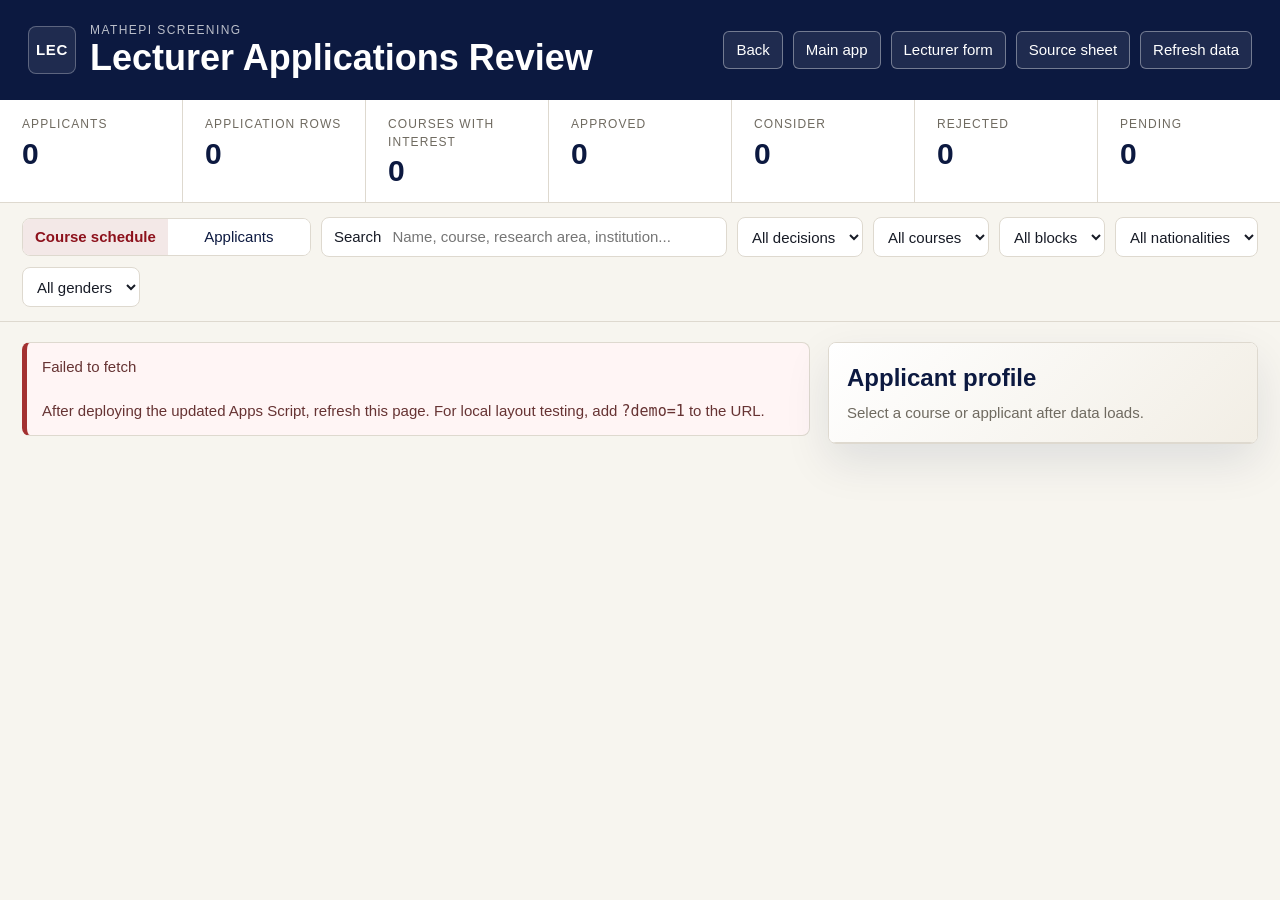
==== commit f722532d: "Harden MathEpi application and review security" ====
--- a/lecturer-reviews/index.html
+++ b/lecturer-reviews/index.html
@@ -443,6 +443,31 @@
         color: var(--muted);
       }
 
+      .applicant-open {
+        display: block;
+        min-width: 0;
+        width: 100%;
+        min-height: 0;
+        border: 0;
+        border-radius: 0;
+        background: transparent;
+        color: inherit;
+        padding: 0;
+        text-align: left;
+      }
+
+      .applicant-open:hover,
+      .applicant-open:focus-visible {
+        background: transparent;
+        color: inherit;
+        outline: none;
+      }
+
+      .applicant-open:focus-visible h3 {
+        text-decoration: underline;
+        text-underline-offset: 3px;
+      }
+
       .chips {
         display: flex;
         flex-wrap: wrap;
@@ -625,6 +650,29 @@
         white-space: nowrap;
       }
 
+      .course-decision.with-action {
+        grid-template-columns: minmax(0, 1fr) auto auto;
+      }
+
+      .decision-jump {
+        min-height: 28px;
+        min-width: 0;
+        border-color: var(--teal);
+        border-radius: 999px;
+        background: #eef7f6;
+        color: var(--teal);
+        padding: 4px 9px;
+        font-size: 12px;
+        font-weight: 800;
+        white-space: nowrap;
+      }
+
+      .decision-jump:hover,
+      .decision-jump:focus-visible {
+        background: var(--teal);
+        color: #fff;
+      }
+
       .decision-pending {
         background: #eee9dc;
         color: #605a4d;
@@ -693,6 +741,31 @@
         font-size: 12px;
       }
 
+      .decision-comment-preview {
+        border: 1px solid var(--line);
+        border-left: 4px solid var(--teal);
+        border-radius: 7px;
+        background: #fff;
+        padding: 9px 10px;
+      }
+
+      .decision-comment-preview span {
+        display: block;
+        color: var(--muted);
+        font-size: 11px;
+        letter-spacing: 0.08em;
+        text-transform: uppercase;
+      }
+
+      .decision-comment-preview strong {
+        display: block;
+        margin-top: 3px;
+        color: var(--ink);
+        font-weight: 600;
+        overflow-wrap: anywhere;
+        white-space: pre-wrap;
+      }
+
       .profile-panel {
         position: sticky;
         top: 82px;
@@ -773,6 +846,11 @@
         overflow: hidden;
       }
 
+      .application-block.focused {
+        border-color: var(--teal);
+        box-shadow: 0 0 0 3px rgba(15, 107, 120, 0.12);
+      }
+
       .application-block + .application-block {
         margin-top: 12px;
       }
@@ -827,6 +905,18 @@
         background: #fff;
       }
 
+      .back-top {
+        display: none;
+        min-height: 38px;
+        border-color: var(--maroon);
+        background: var(--maroon);
+        color: #fff;
+      }
+
+      .back-top.visible {
+        display: inline-flex;
+      }
+
       @media (max-width: 1020px) {
         .masthead,
         .main {
@@ -870,6 +960,15 @@
         .applicant-row,
         .applicant-strip {
           grid-template-columns: 1fr;
+        }
+
+        .course-decision.with-action {
+          grid-template-columns: minmax(0, 1fr) auto;
+        }
+
+        .course-decision.with-action .decision-jump {
+          grid-column: 1 / -1;
+          width: 100%;
         }
 
         .tabs {
@@ -928,6 +1027,7 @@
         <select id="genderFilter" aria-label="Filter by gender">
           <option value="">All genders</option>
         </select>
+        <button class="back-top" id="backTopButton" type="button">Back to top</button>
       </section>
 
       <main class="main">
@@ -956,11 +1056,13 @@
           genderFilter: "",
           selectedCourse: "",
           selectedApplicantKey: "",
+          focusDecisionKey: "",
           applications: [],
           courses: [],
           blocks: [],
           decisions: {},
           saving: {},
+          noteDrafts: {},
           notice: "",
           syncedAt: "",
         };
@@ -969,11 +1071,11 @@
           ok: true,
           syncedAt: new Date().toISOString(),
           blocks: [
-            { id: "block-1", title: "Block 1", start: "2026-10-05", end: "2026-10-23", kind: "teaching", courses: ["MES01", "MES05"] },
+            { id: "block-1", title: "Block 1", start: "2026-10-05", end: "2026-10-23", kind: "teaching", courses: ["MES01", "MES06"] },
             { id: "block-8", title: "Block 8", start: "2027-04-05", end: "2027-04-23", kind: "teaching", courses: ["MEC08", "MEC10"] },
           ],
           courses: [
-            { code: "MES05", title: "Introduction to R and Python", type: "skills", hours: 60, block: "Block 1", outcomes: "Programming and reproducible data analysis." },
+            { code: "MES06", title: "Scientific Computing and LaTeX", type: "skills", hours: 60, block: "Block 1", outcomes: "Scientific computing and reproducible mathematical work." },
             { code: "MEC10", title: "Advanced Data Science for Epidemiology", type: "specialization", hours: 60, block: "Block 8", outcomes: "AI and data science for epidemiology." },
           ],
           applications: [
@@ -988,8 +1090,8 @@
               nationality: "Rwanda",
               highest_qualification: "PhD",
               research_areas: "Data science, epidemiology",
-              selected_course_id: "MES05",
-              selected_course_title: "Introduction to R and Python",
+              selected_course_id: "MES06",
+              selected_course_title: "Scientific Computing and LaTeX",
               block: "Block 1 - 2026-10-05 - 2026-10-23",
               availability: "Available",
               course_plan_text: "Module 1: Data workflows",
@@ -1018,12 +1120,12 @@
           ],
           decisions: [
             {
-              decision_id: "demo-1::MES05",
+              decision_id: "demo-1::mes06",
               application_id: "demo-1",
               email: "demo@example.org",
               applicant: "Demo Applicant",
-              course_id: "MES05",
-              course_title: "Introduction to R and Python",
+              course_id: "MES06",
+              course_title: "Scientific Computing and LaTeX",
               decision: "Consider",
               notes: "Strong fit; confirm availability.",
               updated_at: new Date().toISOString(),
@@ -1078,44 +1180,25 @@
         }
 
         function jsonp(action, payload) {
-          return new Promise(function (resolve, reject) {
-            var endpoint = apiEndpoint();
-            if (!endpoint) {
-              reject(new Error("Apps Script Web App URL is not configured."));
-              return;
-            }
-            var callback = "mathepiLecturerReview_" + Date.now() + "_" + Math.random().toString(36).slice(2);
-            var script = document.createElement("script");
-            var separator = endpoint.indexOf("?") >= 0 ? "&" : "?";
-            var timer = setTimeout(function () {
-              cleanup();
-              reject(new Error("Apps Script did not respond. Redeploy the Apps Script backend, then refresh this page."));
-            }, 30000);
-
-            function cleanup() {
-              clearTimeout(timer);
-              delete window[callback];
-              if (script.parentNode) script.parentNode.removeChild(script);
-            }
-
-            window[callback] = function (result) {
-              cleanup();
-              if (result && result.ok === false) reject(new Error(result.error || "Apps Script request failed."));
-              else resolve(result || {});
-            };
-
-            script.onerror = function () {
-              cleanup();
-              reject(new Error("Could not reach Apps Script. Check the deployment URL and access settings."));
-            };
-            script.src = endpoint + separator + new URLSearchParams({
-              action: action,
-              payload: JSON.stringify(payload || {}),
-              callback: callback,
-              _: String(Date.now()),
-            }).toString();
-            document.head.appendChild(script);
-          });
+          var endpoint = apiEndpoint();
+          if (!endpoint) return Promise.reject(new Error("Apps Script Web App URL is not configured."));
+            var session = {};
+            try { session = JSON.parse(localStorage.getItem("mathepi-portal-access-v1") || "{}"); } catch (error) {}
+            payload = Object.assign({}, payload || {}, { token: session.token || "" });
+          var controller = new AbortController();
+          var timer = setTimeout(function () { controller.abort(); }, 30000);
+          return fetch(endpoint, {
+            method: "POST",
+            headers: { "Content-Type": "text/plain;charset=utf-8" },
+            body: JSON.stringify({ action: action, payload: payload }),
+            signal: controller.signal
+          }).then(function (response) {
+            if (!response.ok) throw new Error("Apps Script request failed: " + response.status);
+            return response.json();
+          }).then(function (result) {
+            if (result && result.ok === false) throw new Error(result.error || "Apps Script request failed.");
+            return result || {};
+          }).finally(function () { clearTimeout(timer); });
         }
 
         function loadData() {
@@ -1192,7 +1275,8 @@
           var applicationId = clean(row.application_id || row.applicationId);
           var email = clean(row.email);
           var courseId = clean(row.course_id || row.courseId);
-          var id = clean(row.decision_id || row.decisionId || decisionKeyFromParts(applicationId, email, courseId));
+          var explicitId = clean(row.decision_id || row.decisionId);
+          var id = explicitId ? explicitId.toLowerCase() : decisionKeyFromParts(applicationId, email, courseId);
           return {
             id: id,
             applicationId: applicationId,
@@ -1348,9 +1432,10 @@
               app.blockStart = block.start;
               app.blockEnd = block.end;
             }
-            app.decisionRow = state.decisions[decisionKey(app)] || defaultDecision(app);
+            var key = decisionKey(app);
+            app.decisionRow = state.decisions[key] || defaultDecision(app);
             app.decision = app.decisionRow.decision;
-            app.decisionNotes = app.decisionRow.notes;
+            app.decisionNotes = hasDraftNote(key) ? state.noteDrafts[key] : app.decisionRow.notes;
             app.decisionUpdatedAt = app.decisionRow.updatedAt;
           });
         }
@@ -1650,11 +1735,13 @@
         function renderApplicantRow(app) {
           var groupKey = applicantKey(app);
           var active = groupKey === state.selectedApplicantKey;
-          return '<button class="applicant-row ' + (active ? "active" : "") + '" onclick=\'selectApplicant(' + JSON.stringify(groupKey) + ')\'>' +
-            '<div><h3>' + esc(app.applicant) + '</h3><p>' + esc([app.designation, app.affiliation, app.email].filter(Boolean).join(" | ")) + '</p>' +
-            '<div class="applicant-meta">' + metaPill("Gender", app.gender) + metaPill("Nationality", app.nationality) + metaPill("Qualification", app.qualification) + metaPill("Publications", app.publications) + '</div></div>' +
-            '<div class="course-decision-list">' + renderCourseDecisionStrip(app) + '</div>' +
-            '</button>';
+          return '<article class="applicant-row ' + (active ? "active" : "") + '">' +
+            '<button class="applicant-open" type="button" onclick=\'selectApplicant(' + JSON.stringify(groupKey) + ')\'>' +
+            '<h3>' + esc(app.applicant) + '</h3><p>' + esc([app.designation, app.affiliation, app.email].filter(Boolean).join(" | ")) + '</p>' +
+            '<div class="applicant-meta">' + metaPill("Gender", app.gender) + metaPill("Nationality", app.nationality) + metaPill("Qualification", app.qualification) + metaPill("Publications", app.publications) + '</div>' +
+            '</button>' +
+            '<div class="course-decision-list">' + renderCourseDecisionStrip(app, groupKey, true) + '</div>' +
+            '</article>';
         }
 
         function renderApplicantScreen() {
@@ -1664,8 +1751,9 @@
 
         function renderApplicantTile(group) {
           var active = group.key === state.selectedApplicantKey;
-          return '<button class="applicant-strip ' + (active ? "active" : "") + '" onclick=\'selectApplicant(' + JSON.stringify(group.key) + ')\'>' +
-            '<div><h3>' + esc(group.applicant) + '</h3>' +
+          return '<article class="applicant-strip ' + (active ? "active" : "") + '">' +
+            '<button class="applicant-open" type="button" onclick=\'selectApplicant(' + JSON.stringify(group.key) + ')\'>' +
+            '<h3>' + esc(group.applicant) + '</h3>' +
             '<p>' + esc([group.designation, group.affiliation, group.email].filter(Boolean).join(" | ")) + '</p>' +
             '<div class="applicant-meta">' +
             metaPill("Gender", group.gender) +
@@ -1674,16 +1762,24 @@
             metaPill("Publications", group.publications) +
             metaPill("Applications", group.applications.length) +
             '</div>' +
-            '<p style="margin-top:10px" title="' + esc(group.researchAreas || "") + '">' + esc(shortText(group.researchAreas, 180)) + '</p></div>' +
-            '<div class="course-decision-list">' + group.applications.map(renderCourseDecisionStrip).join("") + '</div>' +
-            '</button>';
-        }
-
-        function renderCourseDecisionStrip(app) {
+            '<p style="margin-top:10px" title="' + esc(group.researchAreas || "") + '">' + esc(shortText(group.researchAreas, 180)) + '</p>' +
+            '</button>' +
+            '<div class="course-decision-list">' + group.applications.map(function (app) {
+              return renderCourseDecisionStrip(app, group.key, true);
+            }).join("") + '</div>' +
+            '</article>';
+        }
+
+        function renderCourseDecisionStrip(app, groupKey, showAction) {
           var title = [app.courseId, app.courseTitle].filter(Boolean).join(" - ");
-          return '<div class="course-decision" title="' + esc(title) + '">' +
+          var key = decisionKey(app);
+          var action = showAction
+            ? '<button class="decision-jump" type="button" onclick=\'focusApplicationDecision(event, ' + JSON.stringify(groupKey || applicantKey(app)) + ", " + JSON.stringify(key) + ')\'>Screening decision</button>'
+            : "";
+          return '<div class="course-decision ' + (showAction ? "with-action" : "") + '" title="' + esc(title) + '">' +
             '<span><strong>' + esc(app.courseId || "Course") + '</strong><small>' + esc(app.courseTitle || app.blockTitle || "Course title pending") + '</small></span>' +
             decisionBadge(app.decision) +
+            action +
             '</div>';
         }
 
@@ -1729,7 +1825,8 @@
         }
 
         function renderApplicationBlock(app) {
-          return '<article class="application-block">' +
+          var key = decisionKey(app);
+          return '<article class="application-block ' + (state.focusDecisionKey === key ? "focused" : "") + '" id="' + esc(applicationBlockId(key)) + '">' +
             '<div class="application-title"><strong>' + esc(app.courseId) + ' ' + esc(app.courseTitle) + '</strong><span>' + decisionBadge(app.decision) + '</span></div>' +
             '<div class="application-content">' +
             renderDecisionEditor(app) +
@@ -1750,11 +1847,13 @@
           var key = decisionKey(app);
           var status = normalizeDecisionStatus(app.decision);
           var saving = !!state.saving[key];
+          var notes = decisionNoteFor(app);
           return '<section class="decision-panel">' +
             '<div class="decision-actions">' + ["Approved", "Consider", "Rejected"].map(function (decision) {
               return '<button type="button" class="' + (status === decision ? "active" : "") + '" onclick=\'setApplicationDecision(' + JSON.stringify(key) + ", " + JSON.stringify(decision) + ')\'>' + esc(decision === "Rejected" ? "Reject" : decision === "Approved" ? "Approve" : "Consider") + '</button>';
             }).join("") + '</div>' +
-            '<textarea id="' + esc(decisionNoteId(key)) + '" placeholder="Decision notes or screening comments..." oninput=\'cacheDecisionNotes(' + JSON.stringify(key) + ', this.value)\'>' + esc(app.decisionNotes || "") + '</textarea>' +
+            '<textarea id="' + esc(decisionNoteId(key)) + '" placeholder="Decision notes or screening comments..." oninput=\'cacheDecisionNotes(' + JSON.stringify(key) + ', this.value)\'>' + esc(notes) + '</textarea>' +
+            '<div class="decision-comment-preview"><span>Decision comment</span><strong id="' + esc(decisionPreviewId(key)) + '">' + esc(notes || "No comment saved yet.") + '</strong></div>' +
             '<div class="decision-footer"><span>' + esc(app.decisionUpdatedAt ? "Updated " + dateLabel(app.decisionUpdatedAt) : "No decision saved yet") + '</span>' +
             '<button type="button" class="primary" onclick=\'saveApplicationDecision(' + JSON.stringify(key) + ')\'>' + esc(saving ? "Saving..." : "Save decision") + '</button></div>' +
             '</section>';
@@ -1762,6 +1861,18 @@
 
         function decisionNoteId(key) {
           return "decision-note-" + String(key || "").replace(/[^a-z0-9_-]+/gi, "-");
+        }
+
+        function decisionPreviewId(key) {
+          return "decision-comment-preview-" + safeDomId(key);
+        }
+
+        function applicationBlockId(key) {
+          return "application-decision-" + safeDomId(key);
+        }
+
+        function safeDomId(value) {
+          return String(value || "").replace(/[^a-z0-9_-]+/gi, "-");
         }
 
         function detailList(app) {
@@ -1850,32 +1961,65 @@
           return state.applications.find(function (app) { return decisionKey(app) === key; }) || null;
         }
 
+        function hasDraftNote(key) {
+          return Object.prototype.hasOwnProperty.call(state.noteDrafts, key);
+        }
+
+        function decisionNoteFor(app) {
+          var key = decisionKey(app);
+          if (hasDraftNote(key)) return state.noteDrafts[key];
+          return String(app.decisionNotes != null ? app.decisionNotes : "");
+        }
+
+        function setDecisionNoteDraft(key, value) {
+          var app = appByDecisionKey(key);
+          var notes = String(value || "");
+          state.noteDrafts[key] = notes;
+          if (app) app.decisionNotes = notes;
+          var preview = $(decisionPreviewId(key));
+          if (preview) preview.textContent = notes || "No comment saved yet.";
+          return notes;
+        }
+
+        function syncDecisionNoteFromDom(key) {
+          var textarea = $(decisionNoteId(key));
+          if (textarea) return setDecisionNoteDraft(key, textarea.value);
+          var app = appByDecisionKey(key);
+          return app ? setDecisionNoteDraft(key, decisionNoteFor(app)) : "";
+        }
+
         function applyDecisionRow(app, row) {
           if (!app || !row) return;
-          state.decisions[row.id] = row;
+          var key = String(row.id || decisionKey(app)).toLowerCase();
+          row.id = key;
+          row.decision = normalizeDecisionStatus(row.decision);
+          row.notes = String(row.notes != null ? row.notes : decisionNoteFor(app));
+          state.decisions[key] = row;
           app.decisionRow = row;
           app.decision = row.decision;
-          app.decisionNotes = row.notes;
+          app.decisionNotes = hasDraftNote(key) ? state.noteDrafts[key] : row.notes;
           app.decisionUpdatedAt = row.updatedAt;
         }
 
         function localDecisionRow(app) {
-          var existing = state.decisions[decisionKey(app)] || defaultDecision(app);
+          var key = decisionKey(app);
+          var existing = state.decisions[key] || defaultDecision(app);
           return {
-            id: existing.id || decisionKey(app),
+            id: existing.id || key,
             applicationId: app.applicationId,
             email: app.email,
             applicant: app.applicant,
             courseId: app.courseId,
             courseTitle: app.courseTitle,
             decision: normalizeDecisionStatus(app.decision || existing.decision),
-            notes: String(app.decisionNotes != null ? app.decisionNotes : existing.notes || ""),
+            notes: hasDraftNote(key) ? state.noteDrafts[key] : String(app.decisionNotes != null ? app.decisionNotes : existing.notes || ""),
             decidedBy: existing.decidedBy || "Lecturer review desk",
             updatedAt: existing.updatedAt || "",
           };
         }
 
         function buildDecisionPayload(app) {
+          var key = decisionKey(app);
           return {
             applicationId: app.applicationId,
             email: app.email,
@@ -1883,7 +2027,7 @@
             courseId: app.courseId,
             courseTitle: app.courseTitle,
             decision: normalizeDecisionStatus(app.decision),
-            notes: String(app.decisionNotes || ""),
+            notes: hasDraftNote(key) ? state.noteDrafts[key] : String(app.decisionNotes || ""),
             decidedBy: "Lecturer review desk",
           };
         }
@@ -1901,17 +2045,47 @@
           if (target) target.scrollIntoView({ behavior: "smooth", block: "start" });
         }
 
+        function focusDecisionEditor(key) {
+          window.setTimeout(function () {
+            var block = document.getElementById(applicationBlockId(key));
+            if (block) block.scrollIntoView({ behavior: "smooth", block: "center" });
+            var note = $(decisionNoteId(key));
+            if (note) note.focus();
+          }, 40);
+        }
+
+        function updateBackTopButton() {
+          $("backTopButton").classList.toggle("visible", window.scrollY > 420);
+        }
+
         window.selectCourse = function (code) {
           state.selectedCourse = code;
           var app = applicationsForCourse(code)[0] || state.applications.find(function (item) { return item.courseId === code; });
           if (app) state.selectedApplicantKey = applicantKey(app);
+          state.focusDecisionKey = "";
           render();
           document.querySelector(".course-detail")?.scrollIntoView({ behavior: "smooth", block: "start" });
         };
 
         window.selectApplicant = function (key) {
           state.selectedApplicantKey = key;
+          state.focusDecisionKey = "";
           render();
+        };
+
+        window.focusApplicationDecision = function (event, groupKey, key) {
+          if (event) {
+            event.preventDefault();
+            event.stopPropagation();
+          }
+          state.selectedApplicantKey = groupKey;
+          state.focusDecisionKey = key;
+          render();
+          focusDecisionEditor(key);
+        };
+
+        window.scrollLecturerReviewTop = function () {
+          window.scrollTo({ top: 0, behavior: "smooth" });
         };
 
         window.backToCourseSchedule = function () {
@@ -1925,6 +2099,7 @@
         window.setApplicationDecision = function (key, decision) {
           var app = appByDecisionKey(key);
           if (!app) return;
+          syncDecisionNoteFromDom(key);
           app.decision = normalizeDecisionStatus(decision);
           applyDecisionRow(app, localDecisionRow(app));
           render();
@@ -1934,23 +2109,25 @@
         window.cacheDecisionNotes = function (key, value) {
           var app = appByDecisionKey(key);
           if (!app) return;
-          app.decisionNotes = String(value || "");
+          setDecisionNoteDraft(key, value);
           applyDecisionRow(app, localDecisionRow(app));
         };
 
         window.saveApplicationDecision = function (key) {
           var app = appByDecisionKey(key);
           if (!app || state.saving[key]) return;
-          var textarea = $(decisionNoteId(key));
-          if (textarea) app.decisionNotes = textarea.value;
+          syncDecisionNoteFromDom(key);
+          var payload = buildDecisionPayload(app);
           state.saving[key] = true;
           render();
-          jsonp("saveLecturerReviewDecision", buildDecisionPayload(app))
+          jsonp("saveLecturerReviewDecision", payload)
             .then(function (result) {
               state.saving[key] = false;
               state.notice = "";
-              var row = normalizeDecision((result && result.decision) || buildDecisionPayload(app));
+              var row = normalizeDecision((result && result.decision) || payload);
               if (!row.id) row.id = decisionKey(app);
+              if (!row.notes && payload.notes) row.notes = payload.notes;
+              delete state.noteDrafts[key];
               applyDecisionRow(app, row);
               render();
             })
@@ -1998,9 +2175,12 @@
           if (history.length > 1) history.back();
           else window.location.href = "../";
         });
+        $("backTopButton").addEventListener("click", window.scrollLecturerReviewTop);
+        window.addEventListener("scroll", updateBackTopButton, { passive: true });
         $("refreshButton").addEventListener("click", loadData);
 
         loadData();
+        updateBackTopButton();
       })();
     </script>
   </body>
